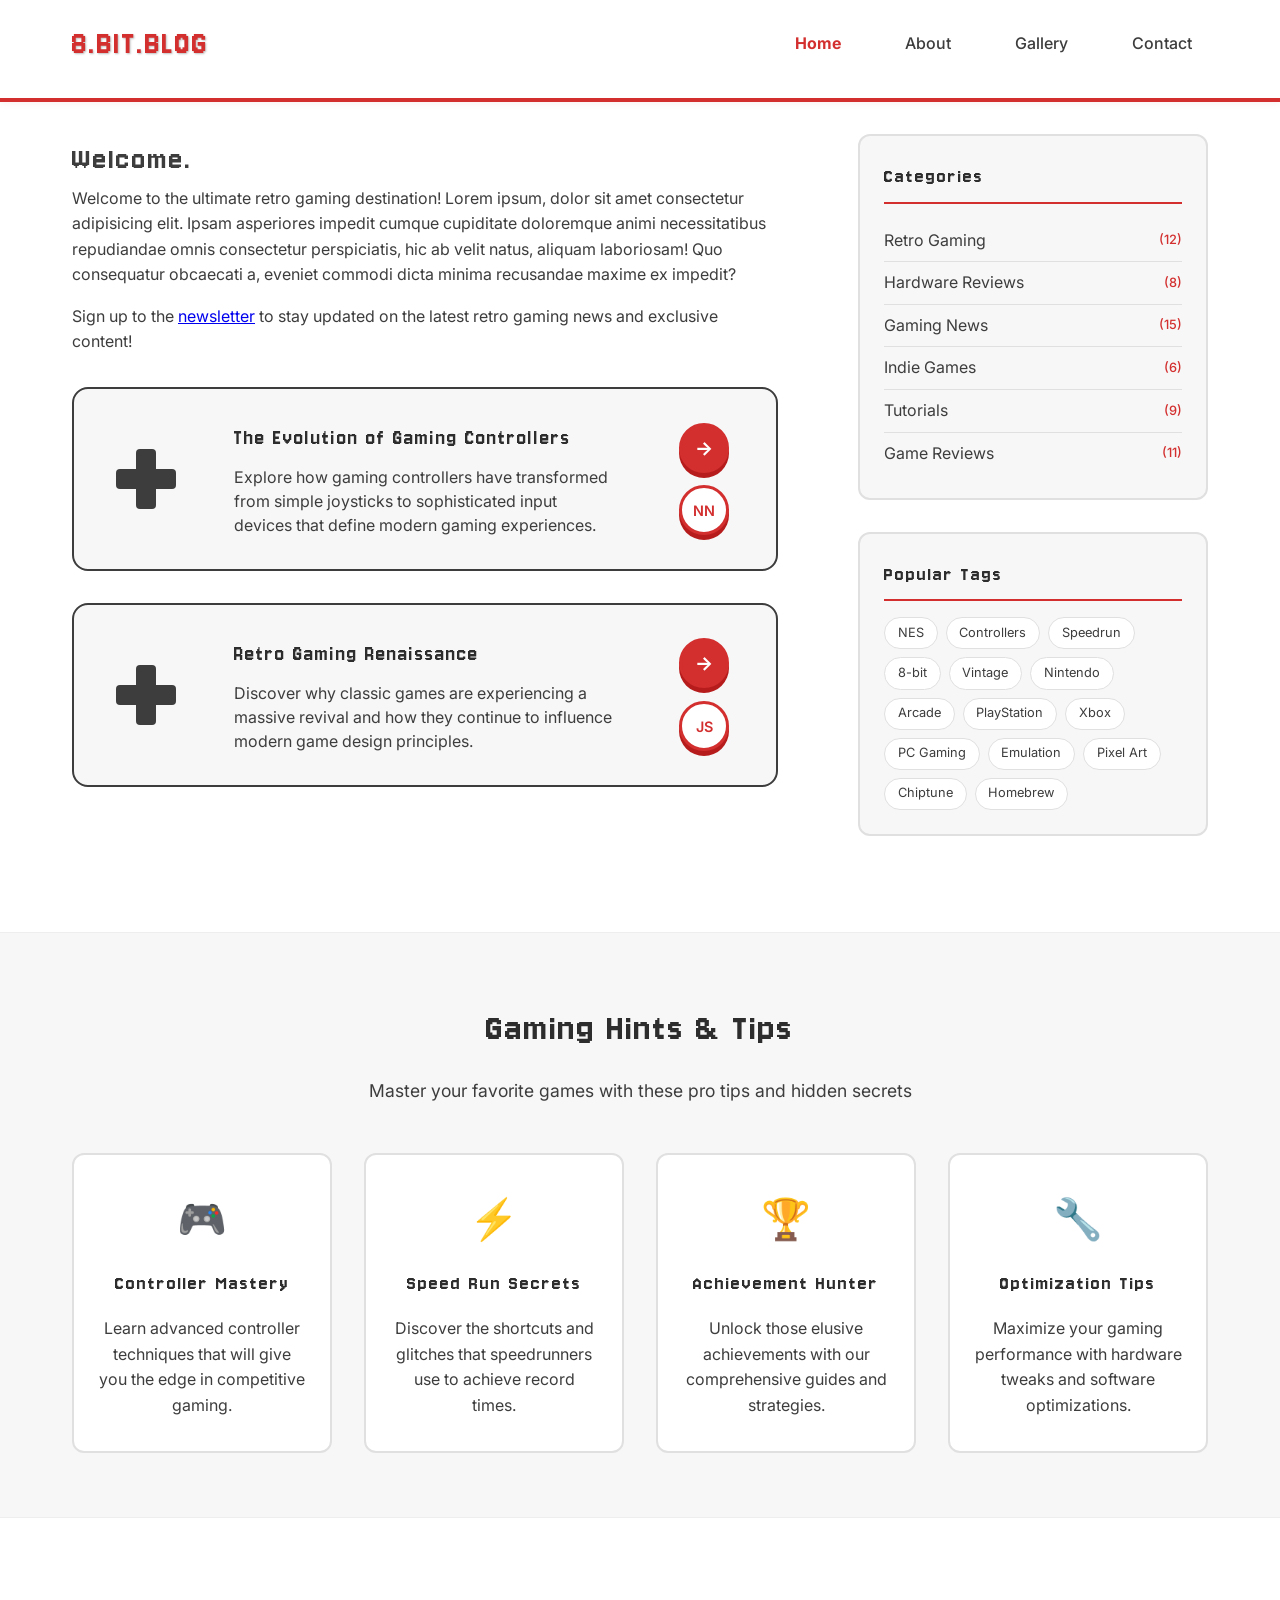
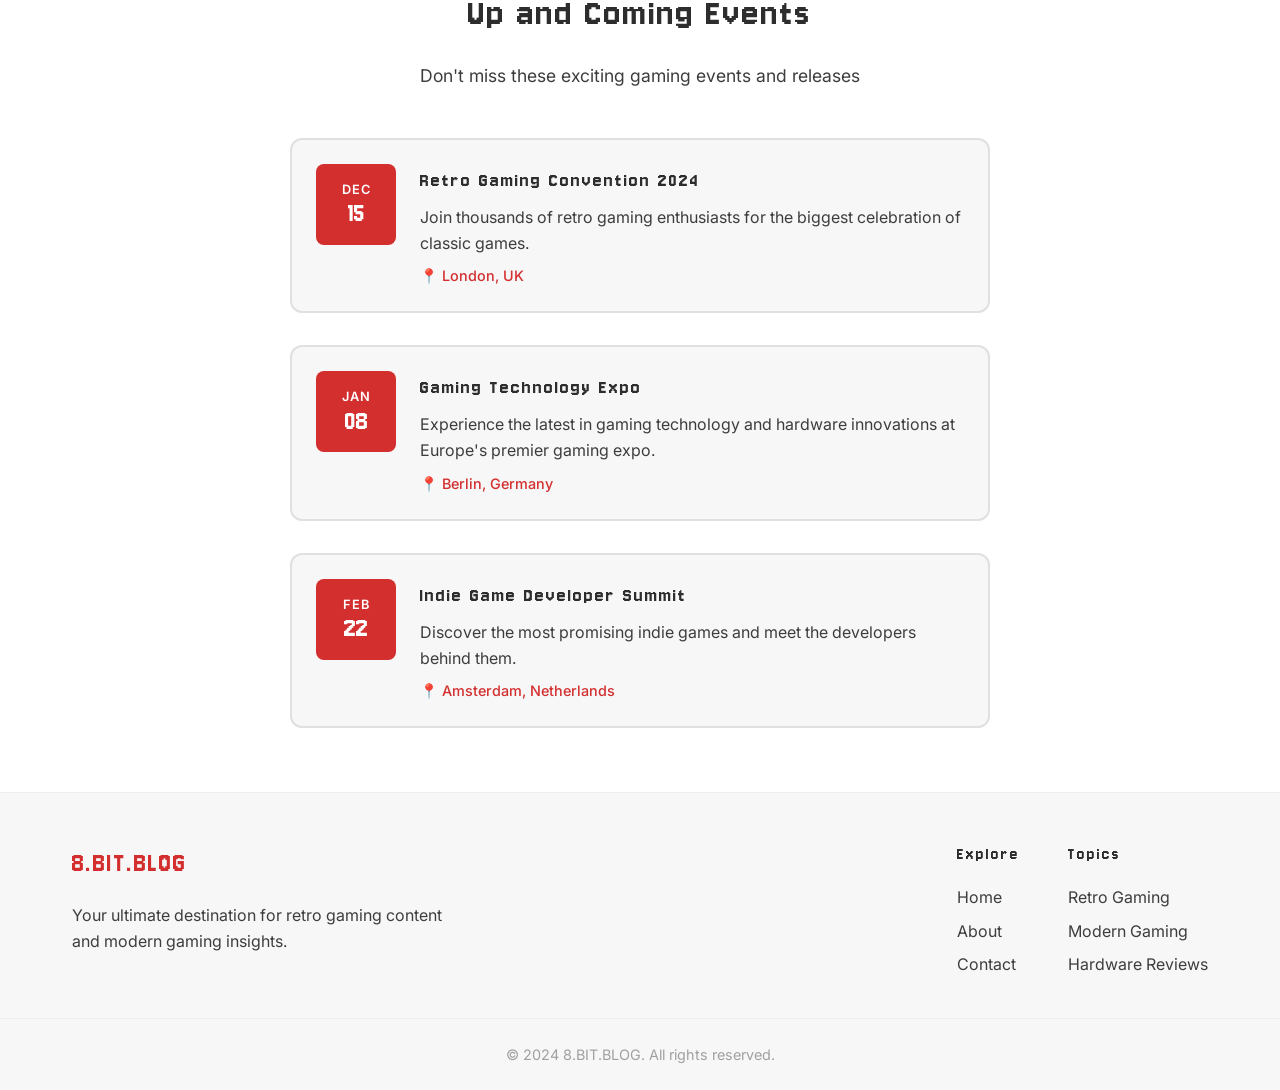
==== index.html @ 26e5e078 "squashed change to navbar" ====
<html lang="en">
  <head>
    <meta charset="UTF-8" />
    <meta name="viewport" content="width=device-width, initial-scale=1.0" />
    <title>8.BIT.BLOG - Nostalgic Gaming Experience!!</title>
    <link rel="stylesheet" href="assets/styles.css" />
  </head>
  <body>
    <nav class="navbar">
      <div class="nav-container">
        <a href="index.html" class="nav-logo">8.BIT.BLOG</a>
        <ul class="nav-links">
          <li><a href="index.html" class="active" aria-current="page">Home</a></li>
          <li><a href="about.html">About</a></li>
          <li><a href="gallery.html">Gallery</a></li>
          <li><a href="contact.html">Contact</a></li>
        </ul>
      </div>
    </nav>

    <div class="content">
      <div class="main-layout">
        <!-- Left Column - Blog Content -->
        <div class="blog-section">
          <h1>Welcome.</h1>
          <p>
            Welcome to the ultimate retro gaming destination! Lorem ipsum, dolor
            sit amet consectetur adipisicing elit. Ipsam asperiores impedit
            cumque cupiditate doloremque animi necessitatibus repudiandae omnis
            consectetur perspiciatis, hic ab velit natus, aliquam laboriosam!
            Quo consequatur obcaecati a, eveniet commodi dicta minima recusandae
            maxime ex impedit?
          </p>
          <p>Sign up to the <a href="/about.html">newsletter</a> to stay updated on the latest retro gaming news and exclusive content!</p>

          <!-- NES Gamepad Card Template -->
          <div class="gamepad-card">
            <div class="card-left">
              <div class="dpad">
                <div class="dpad-vertical"></div>
                <div class="dpad-horizontal"></div>
              </div>
            </div>

            <div class="card-content">
              <h3>The Evolution of Gaming Controllers</h3>
              <p>
                Explore how gaming controllers have transformed from simple
                joysticks to sophisticated input devices that define modern
                gaming experiences.
              </p>
            </div>

            <div class="card-right">
              <div class="action-buttons">
                <button class="action-btn read-more" title="Read More">
                  <span class="arrow">→</span>
                </button>
                <button class="action-btn author-btn" title="Author">
                  <span class="initials">NN</span>
                </button>
              </div>
            </div>
          </div>

          <!-- Second Card -->
          <div class="gamepad-card">
            <div class="card-left">
              <div class="dpad">
                <div class="dpad-vertical"></div>
                <div class="dpad-horizontal"></div>
              </div>
            </div>

            <div class="card-content">
              <h3>Retro Gaming Renaissance</h3>
              <p>
                Discover why classic games are experiencing a massive revival
                and how they continue to influence modern game design
                principles.
              </p>
            </div>

            <div class="card-right">
              <div class="action-buttons">
                <button class="action-btn read-more" title="Read More">
                  <span class="arrow">→</span>
                </button>
                <button class="action-btn author-btn" title="Author">
                  <span class="initials">JS</span>
                </button>
              </div>
            </div>
          </div>
        </div>
        <!-- End of Left Column -->

        <!-- Right Column - Tags and Categories -->
        <div class="sidebar-section">
          <!-- Categories -->
          <div class="sidebar-widget">
            <h3>Categories</h3>
            <ul class="category-list">
              <li><a href="#" class="category-item">Retro Gaming <span class="count">(12)</span></a></li>
              <li><a href="#" class="category-item">Hardware Reviews <span class="count">(8)</span></a></li>
              <li><a href="#" class="category-item">Gaming News <span class="count">(15)</span></a></li>
              <li><a href="#" class="category-item">Indie Games <span class="count">(6)</span></a></li>
              <li><a href="#" class="category-item">Tutorials <span class="count">(9)</span></a></li>
              <li><a href="#" class="category-item">Game Reviews <span class="count">(11)</span></a></li>
            </ul>
          </div>

          <!-- Tags -->
          <div class="sidebar-widget">
            <h3>Popular Tags</h3>
            <div class="tag-cloud">
              <a href="#" class="tag">NES</a>
              <a href="#" class="tag">Controllers</a>
              <a href="#" class="tag">Speedrun</a>
              <a href="#" class="tag">8-bit</a>
              <a href="#" class="tag">Vintage</a>
              <a href="#" class="tag">Nintendo</a>
              <a href="#" class="tag">Arcade</a>
              <a href="#" class="tag">PlayStation</a>
              <a href="#" class="tag">Xbox</a>
              <a href="#" class="tag">PC Gaming</a>
              <a href="#" class="tag">Emulation</a>
              <a href="#" class="tag">Pixel Art</a>
              <a href="#" class="tag">Chiptune</a>
              <a href="#" class="tag">Homebrew</a>
            </div>
          </div>

        </div>
      </div>
    </div>

    <!-- Gaming Hints Section - Full Width -->
    <div class="hints-section">
      <div class="hints-container">
        <h2>Gaming Hints & Tips</h2>
        <p class="hints-subtitle">
          Master your favorite games with these pro tips and hidden secrets
        </p>

        <div class="hints-grid">
          <div class="hint-card">
            <div class="hint-icon">🎮</div>
            <h3>Controller Mastery</h3>
            <p>
              Learn advanced controller techniques that will give you the edge
              in competitive gaming.
            </p>
          </div>

          <div class="hint-card">
            <div class="hint-icon">⚡</div>
            <h3>Speed Run Secrets</h3>
            <p>
              Discover the shortcuts and glitches that speedrunners use to
              achieve record times.
            </p>
          </div>

          <div class="hint-card">
            <div class="hint-icon">🏆</div>
            <h3>Achievement Hunter</h3>
            <p>
              Unlock those elusive achievements with our comprehensive guides
              and strategies.
            </p>
          </div>

          <div class="hint-card">
            <div class="hint-icon">🔧</div>
            <h3>Optimization Tips</h3>
            <p>
              Maximize your gaming performance with hardware tweaks and software
              optimizations.
            </p>
          </div>
        </div>
      </div>
    </div>

    <!-- Up and Coming Events Section -->
    <div class="events-section">
      <div class="events-container">
        <h2>Up and Coming Events</h2>
        <p class="events-subtitle">Don't miss these exciting gaming events and releases</p>
        
        <div class="events-timeline">
          <div class="event-item">
            <div class="event-date">
              <span class="month">DEC</span>
              <span class="day">15</span>
            </div>
            <div class="event-content">
              <h3>Retro Gaming Convention 2024</h3>
              <p>Join thousands of retro gaming enthusiasts for the biggest celebration of classic games.</p>
              <span class="event-location">📍 London, UK</span>
            </div>
          </div>
          
          <div class="event-item">
            <div class="event-date">
              <span class="month">JAN</span>
              <span class="day">08</span>
            </div>
            <div class="event-content">
              <h3>Gaming Technology Expo</h3>
              <p>Experience the latest in gaming technology and hardware innovations at Europe's premier gaming expo.</p>
              <span class="event-location">📍 Berlin, Germany</span>
            </div>
          </div>
          
          <div class="event-item">
            <div class="event-date">
              <span class="month">FEB</span>
              <span class="day">22</span>
            </div>
            <div class="event-content">
              <h3>Indie Game Developer Summit</h3>
              <p>Discover the most promising indie games and meet the developers behind them.</p>
              <span class="event-location">📍 Amsterdam, Netherlands</span>
            </div>
          </div>
        </div>
      </div>
    </div>

    <footer class="footer">
      <div class="footer-container">
        <div class="footer-brand">
          <h3>8.BIT.BLOG</h3>
          <p>
            Your ultimate destination for retro gaming content and modern gaming
            insights.
          </p>
        </div>

        <div class="footer-links">
          <div class="footer-section">
            <h4>Explore</h4>
            <ul>
              <li><a href="index.html">Home</a></li>
              <li><a href="about.html">About</a></li>
              <li><a href="contact.html">Contact</a></li>
            </ul>
          </div>

          <div class="footer-section">
            <h4>Topics</h4>
            <ul>
              <li><a href="#">Retro Gaming</a></li>
              <li><a href="#">Modern Gaming</a></li>
              <li><a href="#">Hardware Reviews</a></li>
            </ul>
          </div>
        </div>
      </div>

      <div class="footer-bottom">
        <p>&copy; 2024 8.BIT.BLOG. All rights reserved.</p>
      </div>
    </footer>
  </body>
</html>
---- assets/styles.css ----
/* Import fonts from Google Fonts */
@import url("https://fonts.googleapis.com/css2?family=Jersey+10&family=Inter:wght@300;400;500;600&display=swap");

/* Retro Gaming Color Scheme - Inspired by classic NES gamepad */
:root {
  --retro-dark: #2d2d2d;
  --retro-grey: #3d3d3d;
  --retro-light: #f7f7f7;
  --retro-red: #d32f2f;
  --retro-white: #ffffff;
  --retro-shadow: rgba(42, 42, 42, 0.3);
  --retro-letter-spacing: 2px;
}

/* Global styles */
* {
  margin: 0;
  padding: 0;
  box-sizing: border-box;
}
body {
  font-family: "Inter", sans-serif;
  background: var(--retro-white);
  min-height: 100vh;
  color: var(--retro-grey);
  line-height: 1.6;
}
/* Headings */
h1,
h2,
h3,
h4,
h5,
h6 {
  font-weight: normal;
  font-family: "Jersey 10", cursive;
  letter-spacing: var(--retro-letter-spacing);
}

/* Navbar styling */
.navbar {
  background: var(--retro-white);
  border-bottom: 4px solid var(--retro-red);
  padding-bottom: 10px;
  box-shadow: 0 2px 6px rgba(211,47,47,0.06);
}

.nav-container {
  max-width: 1200px;
  margin: 0 auto;
  display: flex;
  justify-content: space-between;
  align-items: center;
  padding: 1rem 2rem;
}

.nav-logo {
  font-size: 2.2rem;
  color: var(--retro-red);
  text-decoration: none;
  text-shadow: 1px 1px 2px var(--retro-shadow);
  font-weight: normal;
  font-family: "Jersey 10", cursive;
  letter-spacing: var(--retro-letter-spacing);
}

.nav-links {
  display: flex;
  list-style: none;
  gap: 2rem;
}

.nav-links a {
  color: var(--retro-grey);
  text-decoration: none;
  font-family: "Inter", sans-serif;
  font-weight: 500;
  padding: 0.5rem 1rem;
  transition: all 0.1s ease;
}

.nav-links a:hover {
  color: var(--retro-red);
}

/* Active nav link */
.nav-links a.active, .nav-links a[aria-current="page"]{
  color: var(--retro-red);
  font-weight: 700;
}

/* Main title styling */
.main-title {
  text-align: center;
  padding: 3rem 2rem;
  background: rgba(255, 255, 255, 0.1);
  margin: 2rem auto;
  max-width: 800px;
  border-radius: 12px;
  border: 3px solid var(--retro-dark);
  box-shadow: 0 8px 16px var(--retro-shadow);
}

.main-title h1 {
  font-size: 3.5rem;
  color: var(--retro-white);
  text-shadow: 3px 3px 0px var(--retro-red);
  margin-bottom: 1rem;
  font-family: "Jersey 10", cursive;
  letter-spacing: 2px;
}

.main-title .subtitle {
  font-size: 1.2rem;
  color: var(--retro-light);
  font-weight: 500;
  text-transform: uppercase;
  letter-spacing: 1px;
}

/* Content area styling */
.content {
  max-width: 1200px;
  margin: 0 auto;
  padding: 2rem;
}

.content p {
  font-family: "Inter", sans-serif;
  font-weight: 400;
  margin-bottom: 1rem;
}

/* Main Layout - Two Column */
.main-layout {
  display: grid;
  grid-template-columns: 1fr 350px;
  gap: 5rem;
  align-items: start;
}

.blog-section {
  min-width: 0; /* Prevents grid overflow */
}

/* Sidebar Section */
.sidebar-section {
  display: flex;
  flex-direction: column;
  gap: 2rem;
}

.sidebar-widget {
  background: var(--retro-light);
  border: 2px solid #e0e0e0;
  border-radius: 12px;
  padding: 1.5rem;
}

.sidebar-widget h3 {
  color: var(--retro-dark);
  margin-bottom: 1rem;
  font-size: 1.3rem;
  border-bottom: 2px solid var(--retro-red);
  padding-bottom: 0.5rem;
}

/* Categories */
.category-list {
  list-style: none;
  padding: 0;
  margin: 0;
}

.category-list li {
  border-bottom: 1px solid #e0e0e0;
  padding: 0.5rem 0;
}

.category-list li:last-child {
  border-bottom: none;
}

.category-item {
  font-family: 'Inter', sans-serif;
  color: var(--retro-grey);
  text-decoration: none;
  display: flex;
  justify-content: space-between;
  align-items: center;
  transition: color 0.2s ease;
}

.category-item:hover {
  color: var(--retro-red);
}

.count {
  font-size: 0.8rem;
  color: var(--retro-red);
  font-weight: 500;
}

/* Tag Cloud */
.tag-cloud {
  display: flex;
  flex-wrap: wrap;
  gap: 0.5rem;
}

.tag {
  font-family: 'Inter', sans-serif;
  background: var(--retro-white);
  color: var(--retro-grey);
  padding: 0.3rem 0.8rem;
  border-radius: 20px;
  text-decoration: none;
  font-size: 0.8rem;
  border: 1px solid #e0e0e0;
  transition: all 0.2s ease;
}

.tag:hover {
  background: var(--retro-red);
  color: var(--retro-white);
  border-color: var(--retro-red);
}


/* About Page Specific Styles */
.about-topics {
  margin: 2rem 0;
}

.topic-item {
  background: var(--retro-light);
  border: 2px solid #e0e0e0;
  border-radius: 12px;
  padding: 1.5rem;
  margin-bottom: 1rem;
  transition: all 0.3s ease;
}

.topic-item:hover {
  border-color: var(--retro-red);
  transform: translateY(-2px);
  box-shadow: 0 4px 12px rgba(0, 0, 0, 0.1);
}

.topic-item h3 {
  color: var(--retro-dark);
  margin-bottom: 0.5rem;
  font-size: 1.2rem;
}

.topic-item p {
  font-family: 'Inter', sans-serif;
  color: var(--retro-grey);
  line-height: 1.6;
  margin: 0;
}

/* Contact Form Styles */
.contact-form-section {
  margin: 2rem 0;
  background: var(--retro-light);
  border: 2px solid #e0e0e0;
  border-radius: 12px;
  padding: 2rem;
}

.contact-form-section h2 {
  margin-bottom: 1.5rem;
  color: var(--retro-dark);
}

.contact-form {
  display: flex;
  flex-direction: column;
  gap: 1.5rem;
}

.form-row {
  display: grid;
  grid-template-columns: 1fr 1fr;
  gap: 1rem;
}

.form-group {
  display: flex;
  flex-direction: column;
}

.form-group label {
  font-family: 'Inter', sans-serif;
  color: var(--retro-dark);
  font-weight: 500;
  margin-bottom: 0.5rem;
  font-size: 0.9rem;
}

.form-group input,
.form-group select,
.form-group textarea {
  font-family: 'Inter', sans-serif;
  padding: 0.8rem;
  border: 2px solid #e0e0e0;
  border-radius: 6px;
  font-size: 0.9rem;
  transition: border-color 0.2s ease;
  background: var(--retro-white);
}

.form-group input:focus,
.form-group select:focus,
.form-group textarea:focus {
  outline: none;
  border-color: var(--retro-red);
}

.form-group textarea {
  resize: vertical;
  min-height: 120px;
}

.checkbox-group {
  flex-direction: row;
  align-items: center;
  gap: 0.5rem;
}

.checkbox-label {
  display: flex;
  align-items: center;
  gap: 0.5rem;
  cursor: pointer;
  font-size: 0.9rem;
}

.checkbox-label input[type="checkbox"] {
  width: 18px;
  height: 18px;
  margin: 0;
}

.contact-submit-btn {
  background: var(--retro-red);
  color: var(--retro-white);
  padding: 1rem 2rem;
  border: none;
  border-radius: 6px;
  font-family: 'Inter', sans-serif;
  font-weight: 600;
  font-size: 1rem;
  cursor: pointer;
  transition: all 0.2s ease;
  align-self: flex-start;
  box-shadow: 0 4px 0 #b71c1c;
}

.contact-submit-btn:hover {
  transform: translateY(-2px);
  box-shadow: 0 6px 0 #b71c1c;
}

.contact-submit-btn:active {
  transform: translateY(2px);
  box-shadow: 0 2px 0 #b71c1c;
}

.contact-link {
  color: var(--retro-red);
  text-decoration: none;
  font-weight: 500;
  font-family: 'Inter', sans-serif;
  font-size: 0.9rem;
  margin-top: 0.5rem;
  display: inline-block;
}

.contact-link:hover {
  text-decoration: underline;
}

/* NES Gamepad Card Styling */
.gamepad-card {
  display: flex;
  align-items: center;
  background: var(--retro-light);
  border: 2px solid var(--retro-grey);
  border-radius: 16px;
  padding: 2rem;
  margin: 2rem 0;
  gap: 2rem;
  max-width: 800px;
}

/* Left side - D-Pad */
.card-left {
  flex: 0 0 80px;
  display: flex;
  justify-content: center;
  align-items: center;
}

.dpad {
  position: relative;
  width: 60px;
  height: 60px;
}

.dpad-horizontal,
.dpad-vertical {
  background: var(--retro-grey);
  position: absolute;
  border-radius: 4px;
}

.dpad-horizontal {
  width: 60px;
  height: 20px;
  top: 50%;
  left: 0;
  transform: translateY(-50%);
}

.dpad-vertical {
  width: 20px;
  height: 60px;
  left: 50%;
  top: 0;
  transform: translateX(-50%);
}

/* Center content */
.card-content {
  flex: 1;
  padding: 0 1rem;
}

.card-content h3 {
  color: var(--retro-dark);
  margin-bottom: 0.5rem;
  font-size: 1.4rem;
}

.card-content p {
  color: var(--retro-grey);
  margin: 0;
  line-height: 1.5;
}

/* Right side - Action buttons */
.card-right {
  flex: 0 0 80px;
  display: flex;
  justify-content: center;
  align-items: center;
}

.action-buttons {
  display: flex;
  flex-direction: column;
  gap: 0.8rem;
}

.action-btn {
  width: 50px;
  height: 50px;
  border-radius: 50%;
  border: 3px solid var(--retro-red);
  background: var(--retro-red);
  color: var(--retro-white);
  font-family: "Inter", sans-serif;
  font-weight: 600;
  cursor: pointer;
  transition: all 0.2s ease;
  display: flex;
  align-items: center;
  justify-content: center;
  box-shadow: 0 5px 0 #b71c1c;
}

.action-btn:active {
  transform: translateY(3px);
  box-shadow: 0 2px 0 #b71c1c;
}

.action-btn .arrow {
  font-size: 1.2rem;
  font-weight: bold;
}

.action-btn .initials {
  font-size: 0.9rem;
  font-weight: 600;
}

/* Author button styling */
.author-btn {
  background: var(--retro-white);
  color: var(--retro-red);
  border: 3px solid var(--retro-red);
  box-shadow: 0 5px 0 #b71c1c;
}

.author-btn:hover {
  background: var(--retro-red);
  color: var(--retro-white);
}

/* Gaming Hints Section */
.hints-section {
  background: var(--retro-light);
  border-top: 1px solid #eee;
  border-bottom: 1px solid #eee;
  margin-top: 4rem;
  padding: 4rem 0;
}

.hints-container {
  max-width: 1200px;
  margin: 0 auto;
  padding: 0 2rem;
  text-align: center;
}

.hints-section h2 {
  color: var(--retro-dark);
  font-size: 2.5rem;
  margin-bottom: 1rem;
}

.hints-subtitle {
  font-family: "Inter", sans-serif;
  color: var(--retro-grey);
  font-size: 1.1rem;
  margin-bottom: 3rem;
  max-width: 600px;
  margin-left: auto;
  margin-right: auto;
}

.hints-grid {
  display: grid;
  grid-template-columns: repeat(auto-fit, minmax(250px, 1fr));
  gap: 2rem;
  margin-top: 3rem;
}

.hint-card {
  background: var(--retro-white);
  border: 2px solid #e0e0e0;
  border-radius: 12px;
  padding: 2rem 1.5rem;
  text-align: center;
  transition: all 0.3s ease;
  cursor: pointer;
}

.hint-card:hover {
  border-color: var(--retro-red);
  transform: translateY(-4px);
  box-shadow: 0 8px 24px rgba(0, 0, 0, 0.1);
}

.hint-icon {
  font-size: 2.5rem;
  margin-bottom: 1rem;
  display: block;
}

.hint-card h3 {
  color: var(--retro-dark);
  margin-bottom: 1rem;
  font-size: 1.3rem;
}

.hint-card p {
  font-family: "Inter", sans-serif;
  color: var(--retro-grey);
  line-height: 1.6;
  margin: 0;
}

/* Events Section */
.events-section {
  background: var(--retro-white);
  padding: 4rem 0;
}

.events-container {
  max-width: 1200px;
  margin: 0 auto;
  padding: 0 2rem;
  text-align: center;
}

.events-section h2 {
  color: var(--retro-dark);
  font-size: 2.5rem;
  margin-bottom: 1rem;
}

.events-subtitle {
  font-family: 'Inter', sans-serif;
  color: var(--retro-grey);
  font-size: 1.1rem;
  margin-bottom: 3rem;
  max-width: 600px;
  margin-left: auto;
  margin-right: auto;
}

.events-timeline {
  display: flex;
  flex-direction: column;
  gap: 2rem;
  max-width: 700px;
  margin: 0 auto;
  text-align: left;
}

.event-item {
  display: flex;
  gap: 1.5rem;
  align-items: flex-start;
  padding: 1.5rem;
  background: var(--retro-light);
  border-radius: 12px;
  border: 2px solid #e0e0e0;
  transition: all 0.3s ease;
}

.event-item:hover {
  border-color: var(--retro-red);
  transform: translateY(-2px);
  box-shadow: 0 8px 24px rgba(0, 0, 0, 0.1);
}

.event-date {
  flex: 0 0 80px;
  text-align: center;
  background: var(--retro-red);
  color: var(--retro-white);
  border-radius: 8px;
  padding: 1rem 0.5rem;
  display: flex;
  flex-direction: column;
  justify-content: center;
}

.event-date .month {
  font-family: 'Inter', sans-serif;
  font-size: 0.8rem;
  font-weight: 600;
  text-transform: uppercase;
  letter-spacing: 1px;
}

.event-date .day {
  font-family: 'Jersey 10', cursive;
  font-size: 1.8rem;
  font-weight: normal;
  line-height: 1;
}

.event-content {
  flex: 1;
}

.event-content h3 {
  color: var(--retro-dark);
  margin-bottom: 0.5rem;
  font-size: 1.3rem;
}

.event-content p {
  font-family: 'Inter', sans-serif;
  color: var(--retro-grey);
  line-height: 1.6;
  margin-bottom: 0.5rem;
}

.event-location {
  font-family: 'Inter', sans-serif;
  color: var(--retro-red);
  font-size: 0.9rem;
  font-weight: 500;
}

/* Footer Styling */
.footer {
  border-top: 1px solid #eee;
  background: var(--retro-light);
  color: var(--retro-dark);
  margin-top: 0;
}

.footer-container {
  max-width: 1200px;
  margin: 0 auto;
  padding: 3rem 2rem 2rem;
  display: grid;
  grid-template-columns: 1fr 1fr;
  gap: 3rem;
  align-items: start;
}

.footer-brand h3 {
  color: var(--retro-red);
  margin-bottom: 1rem;
  font-size: 1.8rem;
}

.footer-brand p {
  font-family: "Inter", sans-serif;
  color: var(--retro-grey);
  line-height: 1.6;
  max-width: 400px;
}

.footer-links {
  display: flex;
  gap: 3rem;
  justify-content: flex-end;
}

.footer-section h4 {
  color: var(--retro-dark);
  margin-bottom: 1rem;
  font-size: 1.1rem;
}

.footer-section ul {
  list-style: none;
  padding: 0;
}

.footer-section li {
  margin-bottom: 0.5rem;
}

.footer-section a {
  color: var(--retro-grey);
  text-decoration: none;
  font-family: "Inter", sans-serif;
  font-weight: 400;
  transition: color 0.2s ease;
}

.footer-section a:hover {
  color: var(--retro-red);
}

.footer-bottom {
  border-top: 1px solid #eee;
  padding: 1.5rem 2rem;
  text-align: center;
}

.footer-bottom p {
  font-family: "Inter", sans-serif;
  color: #a0a0a0;
  margin: 0;
  font-size: 0.9rem;
}

/* Responsive design */
@media (max-width: 768px) {
  .nav-container {
    flex-direction: column;
    gap: 1rem;
  }

  .nav-links {
    gap: 1rem;
  }

  .main-title h1 {
    font-size: 2.5rem;
  }

  .navbar {
    padding: 1rem;
  }

  /* Responsive main layout */
  .main-layout {
    grid-template-columns: 1fr;
    gap: 2rem;
  }

  .sidebar-section {
    order: -1; /* Move sidebar above blog content on mobile */
  }

  .sidebar-widget {
    padding: 1rem;
  }

  .tag-cloud {
    gap: 0.3rem;
  }

  .tag {
    font-size: 0.75rem;
    padding: 0.25rem 0.6rem;
  }

  /* Responsive contact form */
  .contact-form-section {
    padding: 1.5rem;
  }

  .form-row {
    grid-template-columns: 1fr;
    gap: 0;
  }

  /* Responsive gamepad card */
  .gamepad-card {
    flex-direction: column;
    text-align: center;
    padding: 1.5rem;
    gap: 1.5rem;
  }

  .card-left,
  .card-right {
    flex: none;
  }

  .action-buttons {
    flex-direction: row;
    justify-content: center;
    gap: 1rem;
  }

  .dpad {
    width: 50px;
    height: 50px;
  }

  .dpad-horizontal {
    width: 50px;
    height: 16px;
  }

  .dpad-vertical {
    width: 16px;
    height: 50px;
  }

  /* Responsive hints section */
  .hints-section {
    padding: 3rem 0;
  }

  .hints-container {
    padding: 0 1rem;
  }

  .hints-section h2 {
    font-size: 2rem;
  }

  .hints-grid {
    grid-template-columns: 1fr;
    gap: 1.5rem;
  }

  .hint-card {
    padding: 1.5rem;
  }

  /* Responsive events section */
  .events-section {
    padding: 3rem 0;
  }

  .events-container {
    padding: 0 1rem;
  }

  .events-section h2 {
    font-size: 2rem;
  }

  .events-timeline {
    max-width: 100%;
  }

  .event-item {
    padding: 1.2rem;
    gap: 1rem;
  }

  .event-date {
    flex: 0 0 70px;
    padding: 0.8rem 0.5rem;
  }

  .event-date .day {
    font-size: 1.5rem;
  }

  /* Responsive footer */
  .footer-container {
    grid-template-columns: 1fr;
    gap: 2rem;
    padding: 2rem 1rem 1.5rem;
  }

  .footer-links {
    justify-content: flex-start;
    gap: 2rem;
  }

  .footer-bottom {
    padding: 1rem;
  }
}

/* Git Practice Helper (random/playful styles) */
.git-practice-helper {
  --gp-bg: #0b0f1a;
  --gp-panel: linear-gradient(180deg,#071226 0%, #081028 100%);
  --gp-accent: #2fb6ff;
  --gp-muted: #9fbdd9;
  font-family: 'Inter', system-ui, -apple-system, 'Segoe UI', Roboto, 'Helvetica Neue', Arial;
  color: var(--gp-muted);
}

.git-practice-helper > div:first-child{ font-weight:700; margin-bottom:8px; color:var(--gp-accent) }
.git-practice-helper pre{ background:rgba(6,16,38,0.9); padding:8px; border-radius:6px; margin:0 0 8px 0; color:#d7f3ff; max-height:160px; overflow:auto }
.git-practice-helper button{ transition:transform .12s ease, box-shadow .12s ease, background .12s ease }
.git-practice-helper button:hover{ transform:translateY(-3px); box-shadow:0 8px 20px rgba(10,20,40,0.6) }
.git-practice-helper button:active{ transform:translateY(1px) }

/* Cute utility classes for experimenting */
.fun-bg{ background: linear-gradient(135deg,#ff9a9e 0%,#fad0c4 100%); color:#2b2b2b }
.glow{ box-shadow: 0 8px 30px rgba(127, 213, 255, 0.18), 0 2px 6px rgba(43, 62, 88, 0.3) }
.rounded-xl{ border-radius:18px }
.btn-fun{ background: linear-gradient(90deg,#6ee7b7,#3b82f6); color:white; padding:0.6rem 1rem; border-radius:8px; border:none }

/* Small responsive tweak for the helper if viewport is narrow */
@media (max-width:420px){
  .git-practice-helper{ width:calc(100% - 24px) !important; right:12px !important; left:12px !important }
  .git-practice-helper pre{ font-size:11px }
}

/* Newsletter styling aligned with overall site look */
.newsletter{
  background: transparent;
  padding: 3rem 0 2rem;
}

.newsletter-container{
  max-width: 900px;
  margin: 0 auto;
  padding: 0 2rem;
  text-align: center;
}

.newsletter h2{ color: var(--retro-dark); margin-bottom: 0.5rem }
.newsletter p{ color: var(--retro-grey); margin-bottom: 1rem }

.newsletter-form{
  display: flex;
  gap: 0.75rem;
  justify-content: center;
  align-items: center;
  background: var(--retro-light);
  border: 2px solid #e0e0e0;
  border-radius: 12px;
  padding: 0.6rem;
  max-width: 720px;
  margin: 0 auto;
}

.newsletter-input{
  flex: 1 1 320px;
  padding: 0.85rem 1rem;
  border: 2px solid #e0e0e0;
  border-radius: 8px;
  font-size: 0.95rem;
  background: var(--retro-white);
  color: var(--retro-dark);
}

.newsletter-button{
  padding: 0.85rem 1.1rem;
  border-radius: 8px;
  border: none;
  background: var(--retro-red);
  color: var(--retro-white);
  font-weight: 600;
  cursor: pointer;
  box-shadow: 0 4px 0 #b71c1c;
}
.newsletter-button:hover{ transform: translateY(-2px); box-shadow: 0 6px 0 #b71c1c }

@media (max-width: 640px){
  .newsletter-form{ flex-direction: column; gap: 0.6rem; padding: 0.8rem }
  .newsletter-input{ width: 100%; }
  .newsletter-button{ width: 100%; }
}
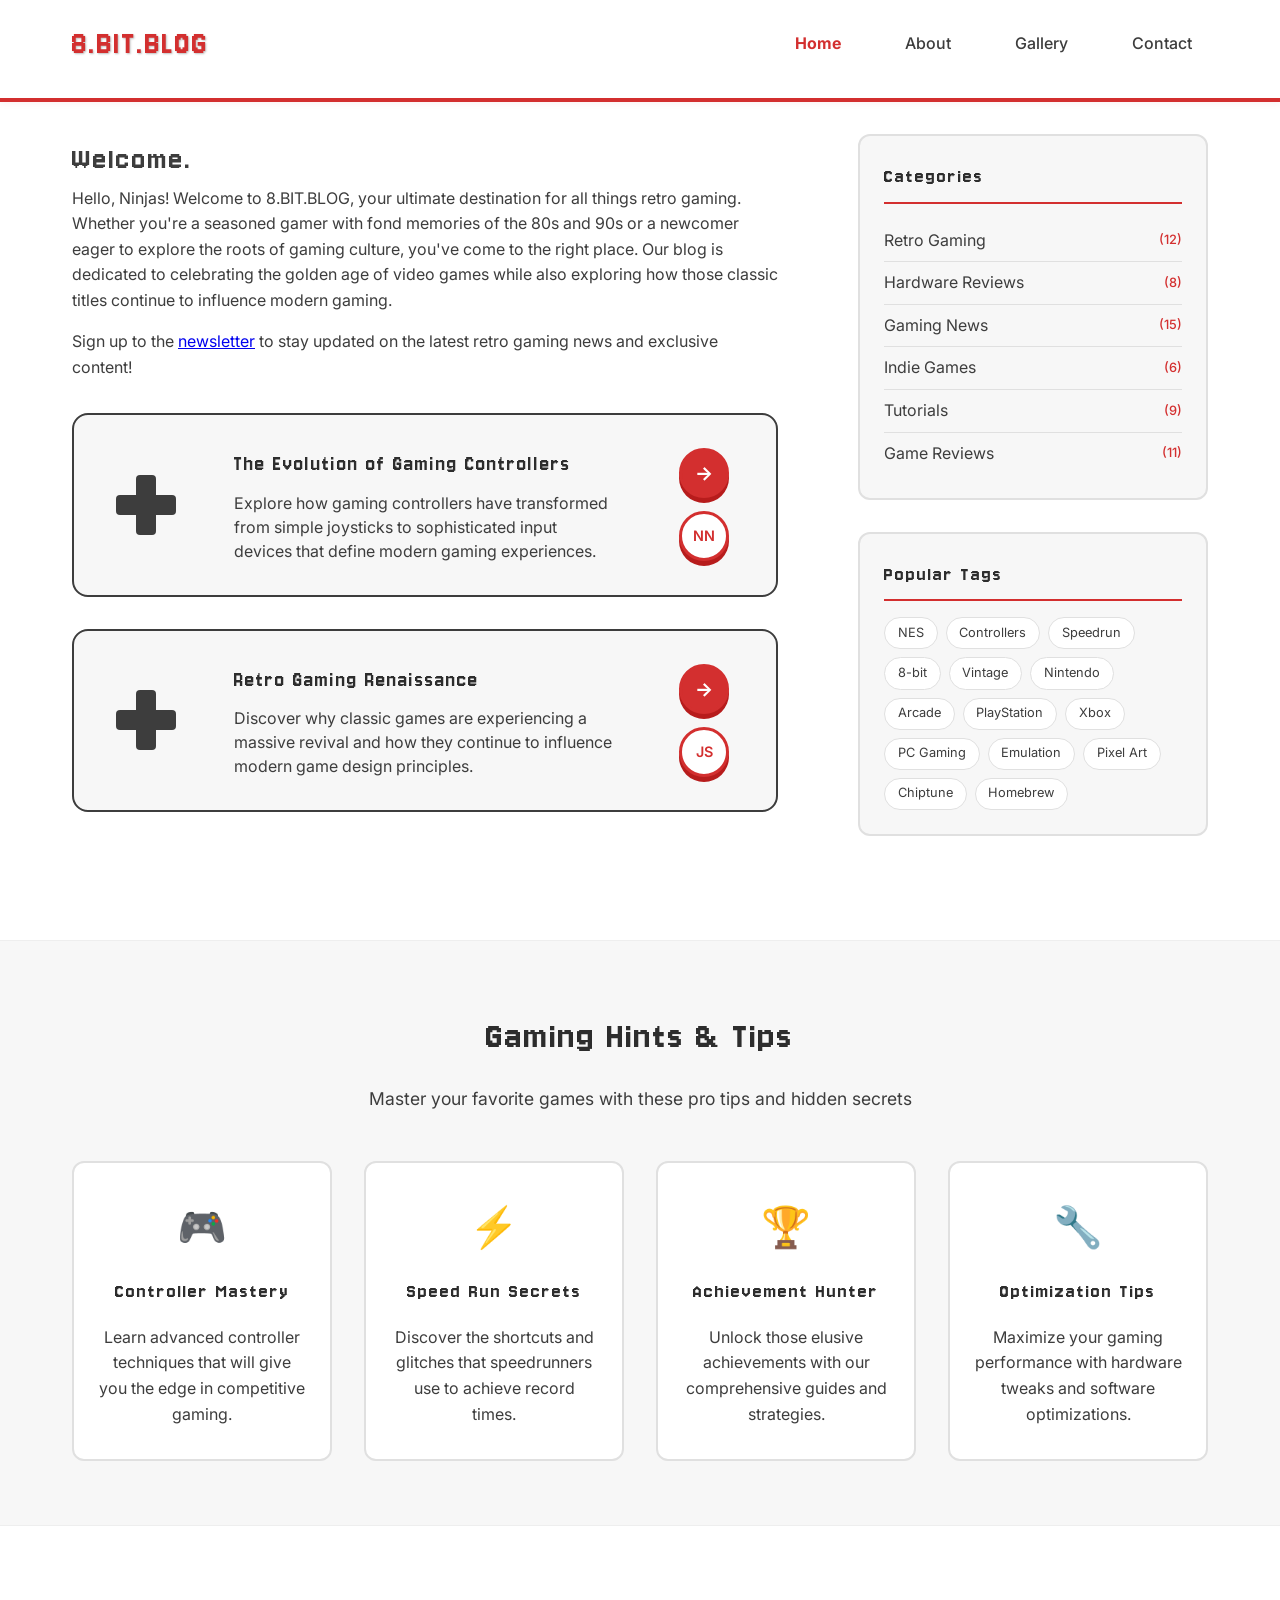
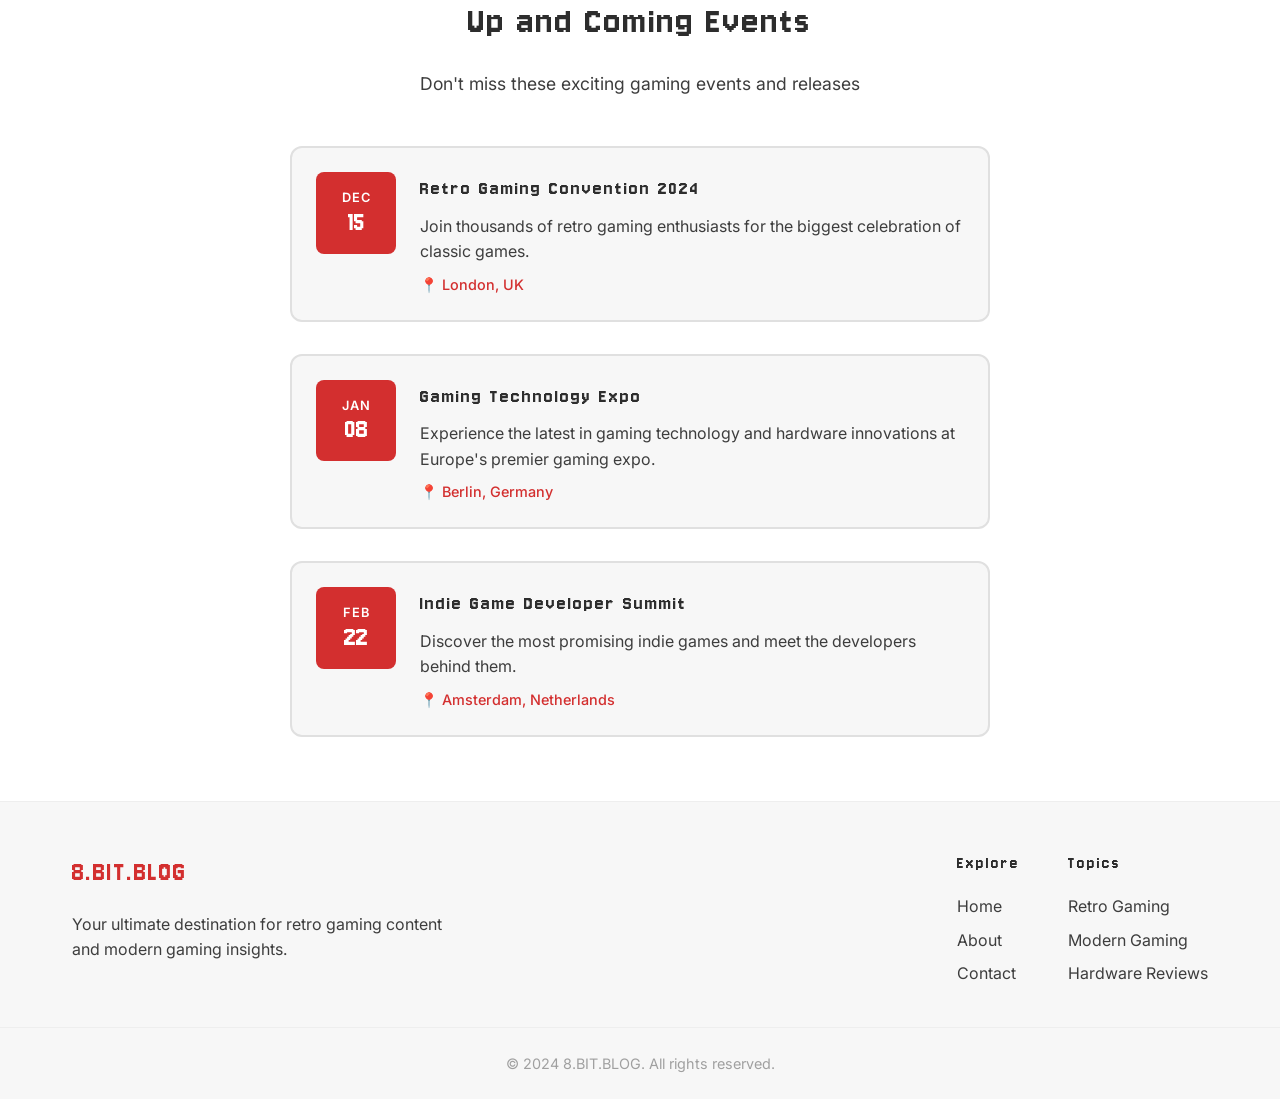
==== commit df3853c2: "update welcome text" ====
--- a/index.html
+++ b/index.html
@@ -24,12 +24,7 @@
         <div class="blog-section">
           <h1>Welcome.</h1>
           <p>
-            Welcome to the ultimate retro gaming destination! Lorem ipsum, dolor
-            sit amet consectetur adipisicing elit. Ipsam asperiores impedit
-            cumque cupiditate doloremque animi necessitatibus repudiandae omnis
-            consectetur perspiciatis, hic ab velit natus, aliquam laboriosam!
-            Quo consequatur obcaecati a, eveniet commodi dicta minima recusandae
-            maxime ex impedit?
+            Hello, Ninjas! Welcome to 8.BIT.BLOG, your ultimate destination for all things retro gaming. Whether you're a seasoned gamer with fond memories of the 80s and 90s or a newcomer eager to explore the roots of gaming culture, you've come to the right place. Our blog is dedicated to celebrating the golden age of video games while also exploring how those classic titles continue to influence modern gaming.
           </p>
           <p>Sign up to the <a href="/about.html">newsletter</a> to stay updated on the latest retro gaming news and exclusive content!</p>
 
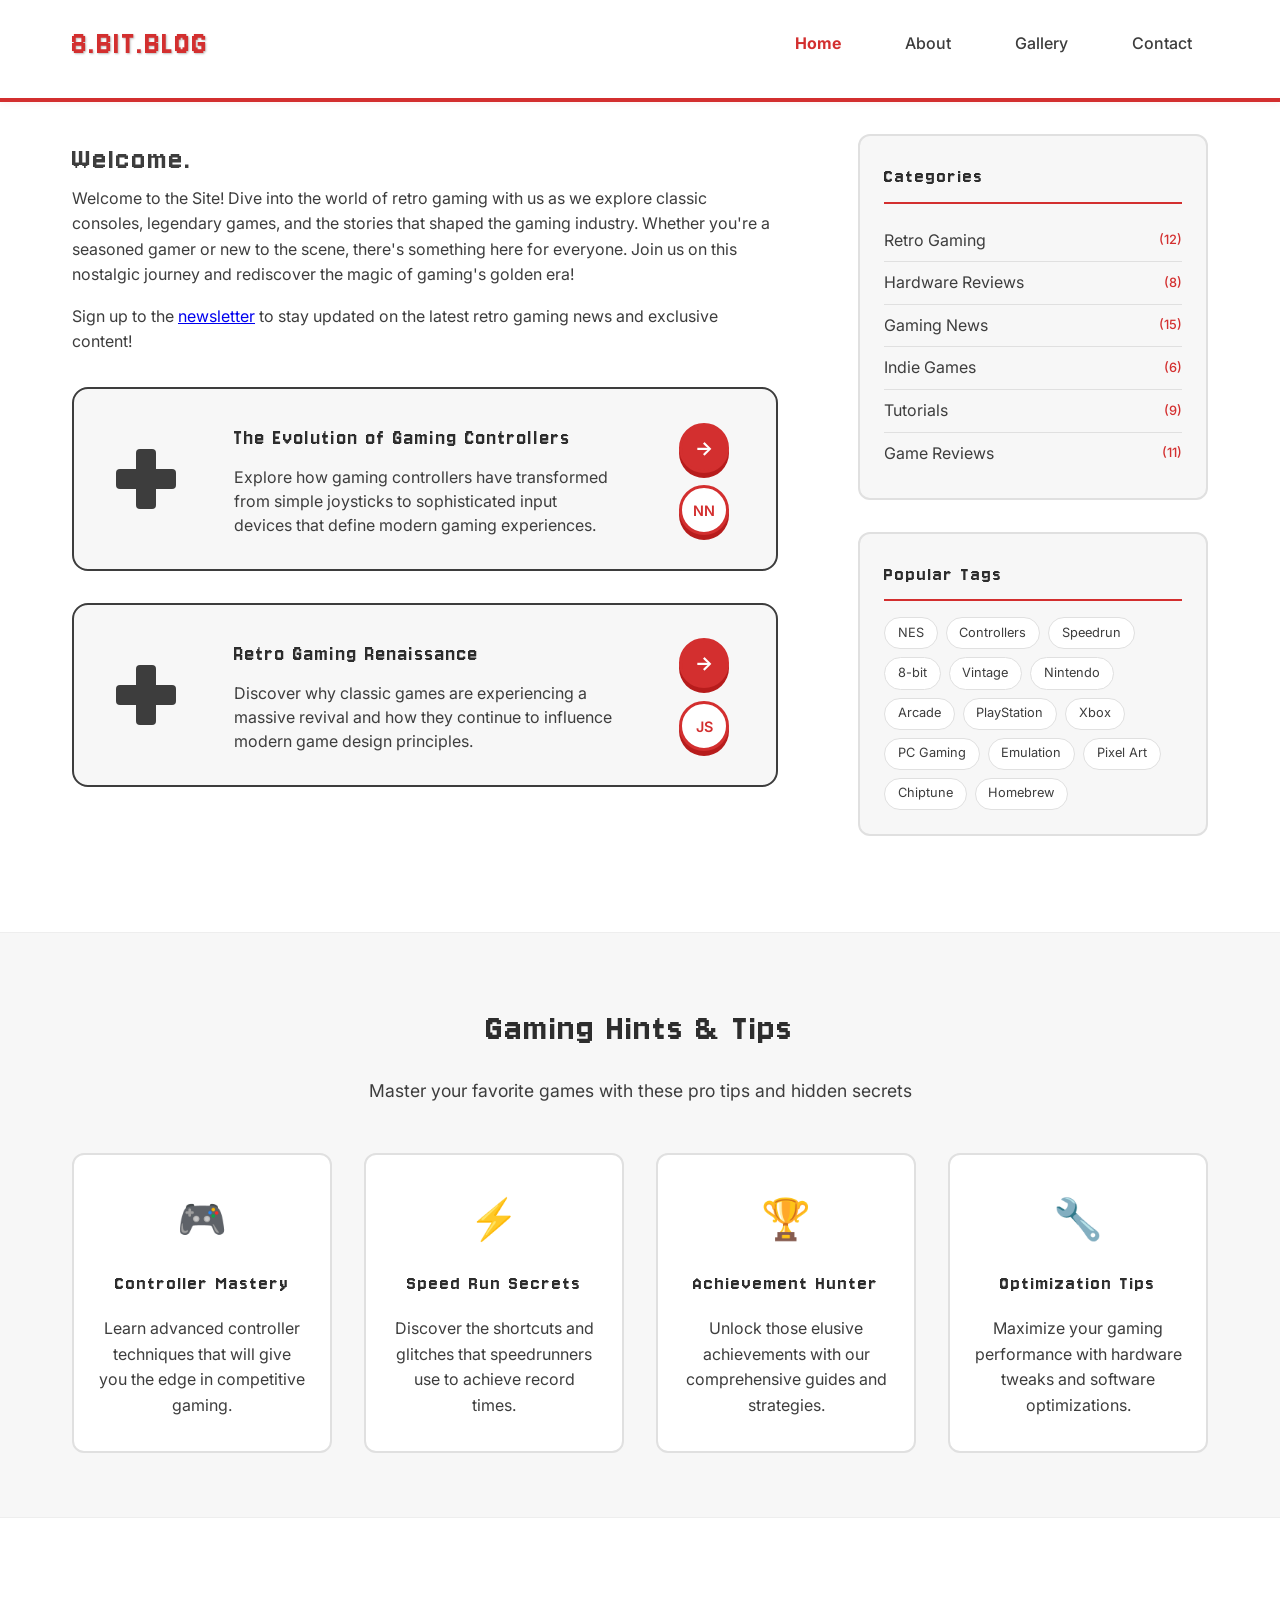
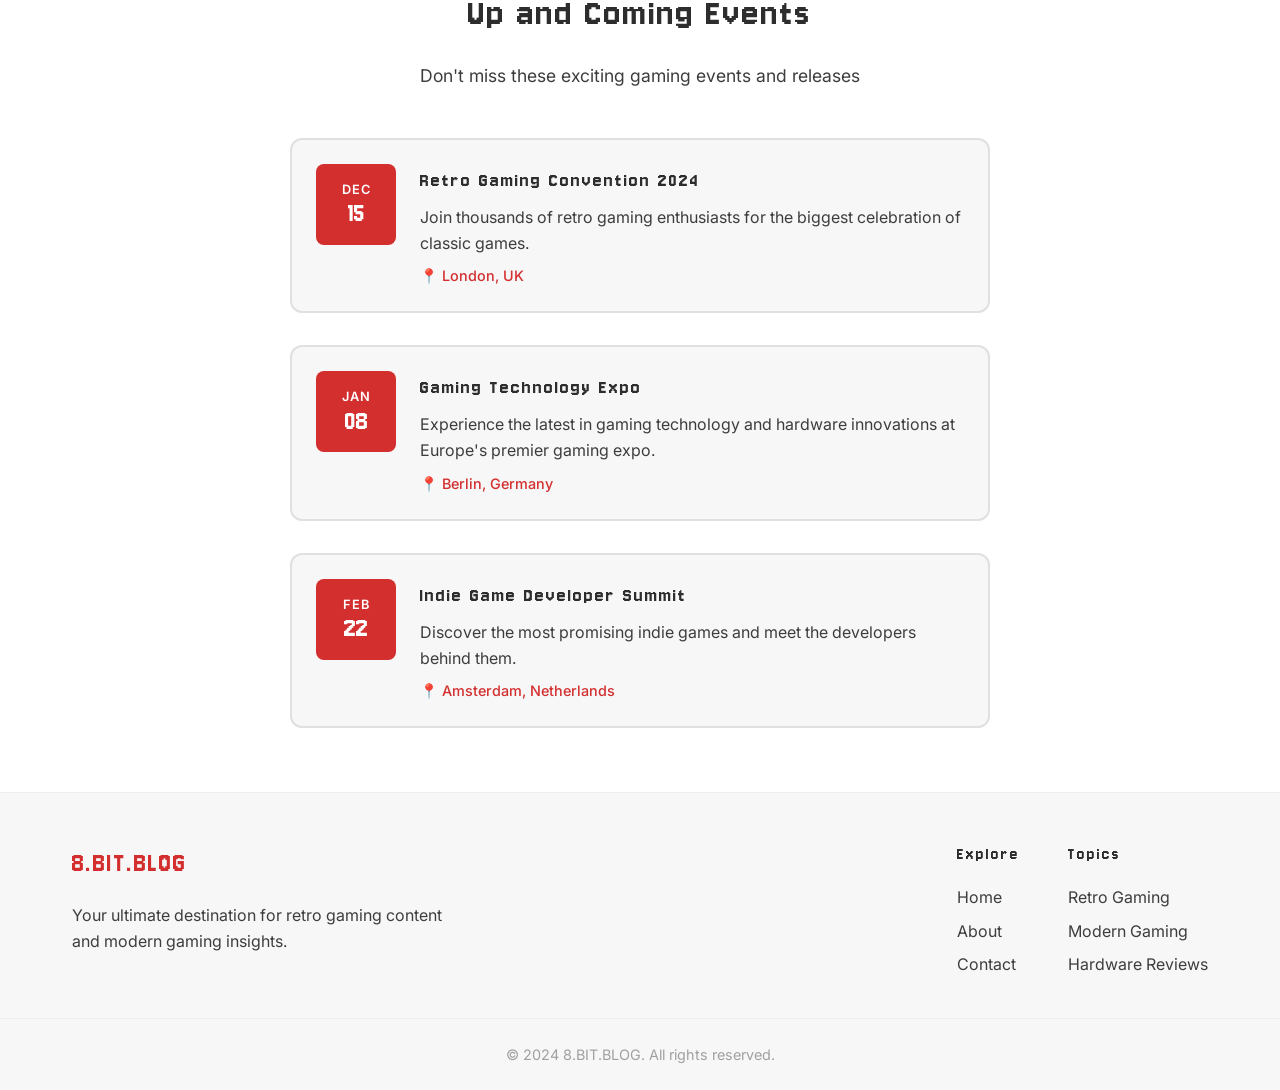
==== commit c892c00d: "change greeting" ====
--- a/index.html
+++ b/index.html
@@ -24,7 +24,7 @@
         <div class="blog-section">
           <h1>Welcome.</h1>
           <p>
-            Hello, Ninjas! Welcome to 8.BIT.BLOG, your ultimate destination for all things retro gaming. Whether you're a seasoned gamer with fond memories of the 80s and 90s or a newcomer eager to explore the roots of gaming culture, you've come to the right place. Our blog is dedicated to celebrating the golden age of video games while also exploring how those classic titles continue to influence modern gaming.
+            Welcome to the Site! Dive into the world of retro gaming with us as we explore classic consoles, legendary games, and the stories that shaped the gaming industry. Whether you're a seasoned gamer or new to the scene, there's something here for everyone. Join us on this nostalgic journey and rediscover the magic of gaming's golden era!
           </p>
           <p>Sign up to the <a href="/about.html">newsletter</a> to stay updated on the latest retro gaming news and exclusive content!</p>
 
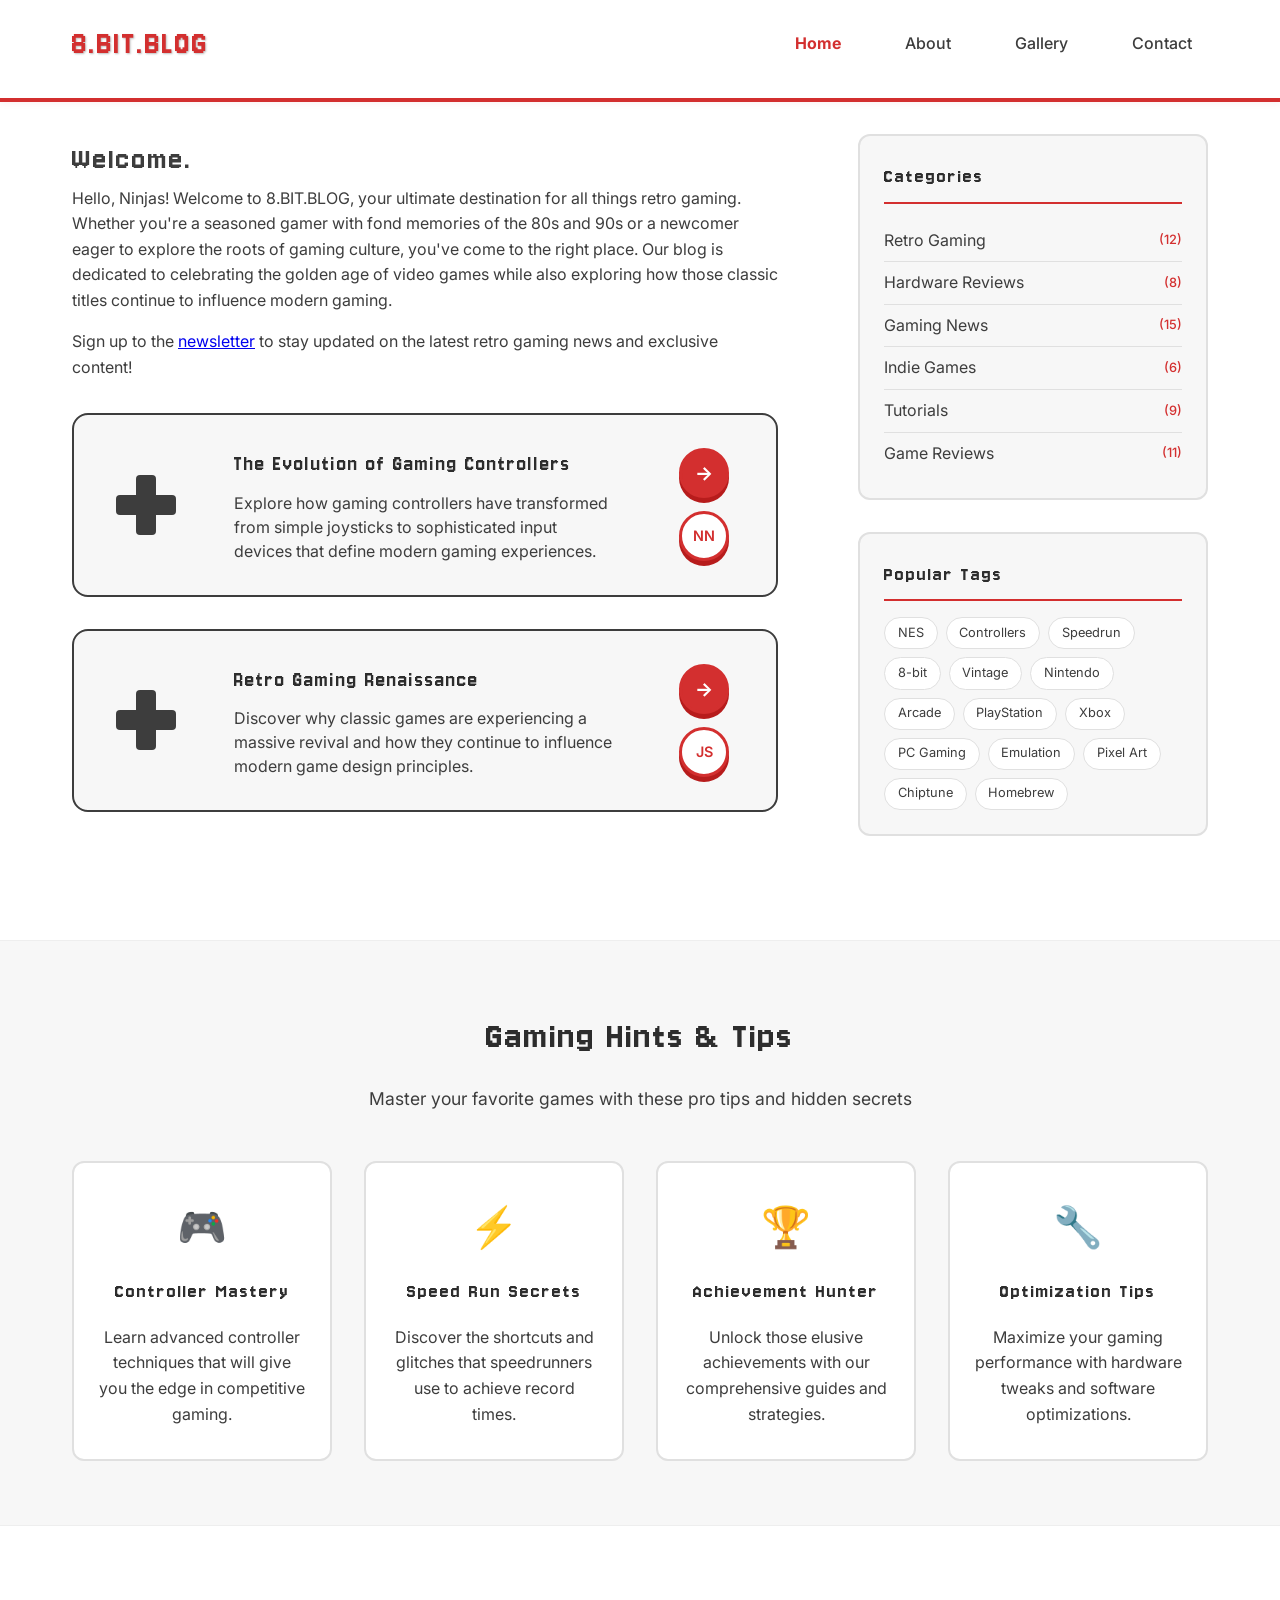
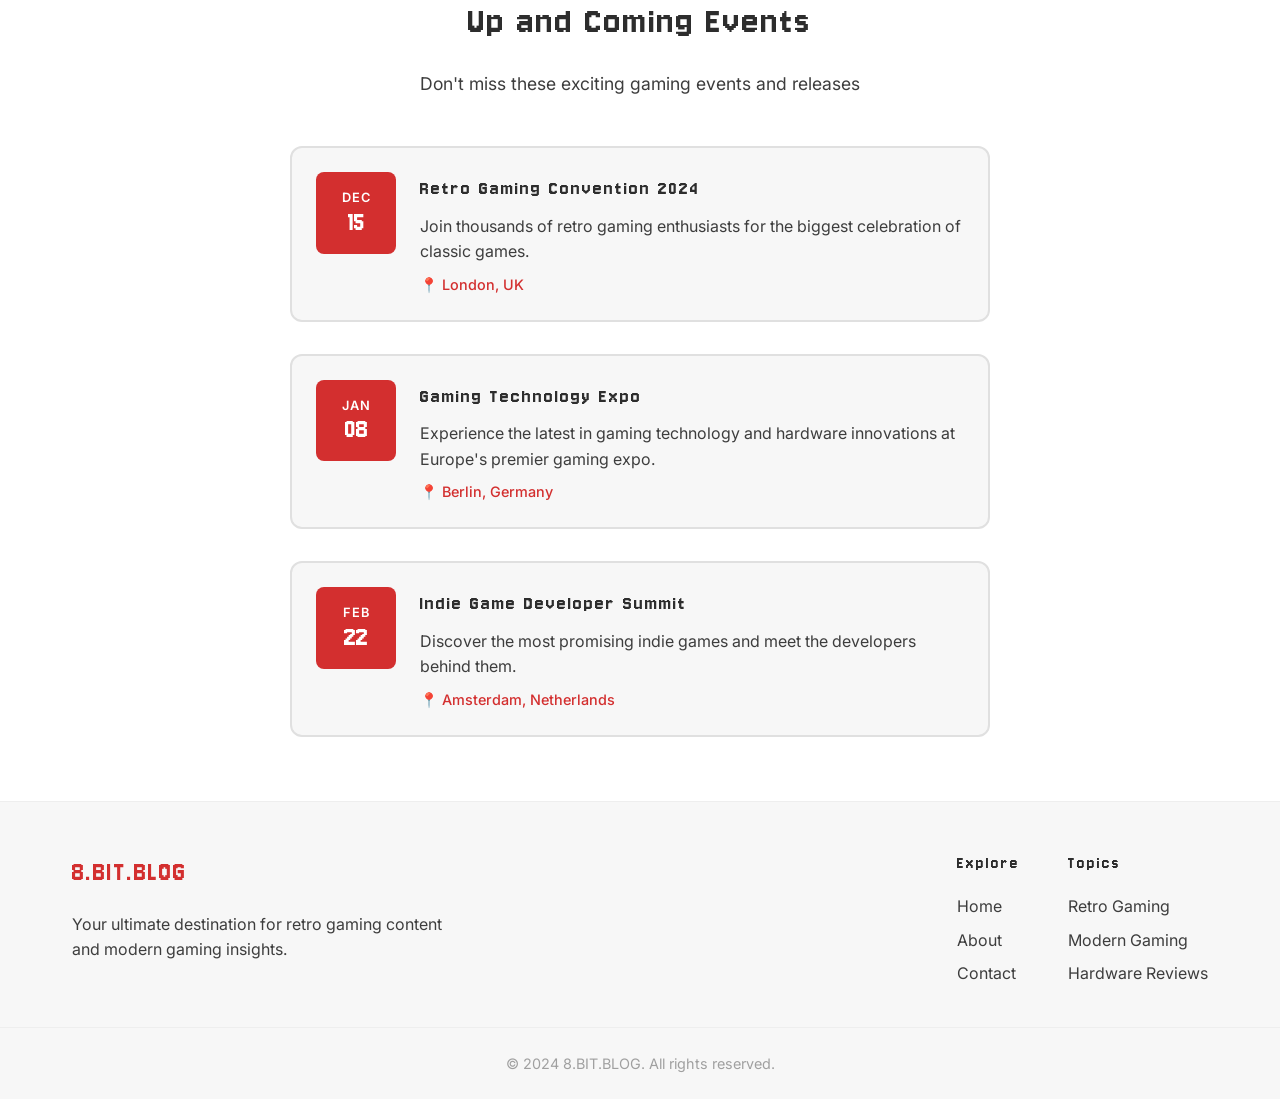
==== commit e814e812: "Merge branch 'content-home'" ====
--- a/index.html
+++ b/index.html
@@ -24,7 +24,7 @@
         <div class="blog-section">
           <h1>Welcome.</h1>
           <p>
-            Welcome to the Site! Dive into the world of retro gaming with us as we explore classic consoles, legendary games, and the stories that shaped the gaming industry. Whether you're a seasoned gamer or new to the scene, there's something here for everyone. Join us on this nostalgic journey and rediscover the magic of gaming's golden era!
+            Hello, Ninjas! Welcome to 8.BIT.BLOG, your ultimate destination for all things retro gaming. Whether you're a seasoned gamer with fond memories of the 80s and 90s or a newcomer eager to explore the roots of gaming culture, you've come to the right place. Our blog is dedicated to celebrating the golden age of video games while also exploring how those classic titles continue to influence modern gaming.
           </p>
           <p>Sign up to the <a href="/about.html">newsletter</a> to stay updated on the latest retro gaming news and exclusive content!</p>
 
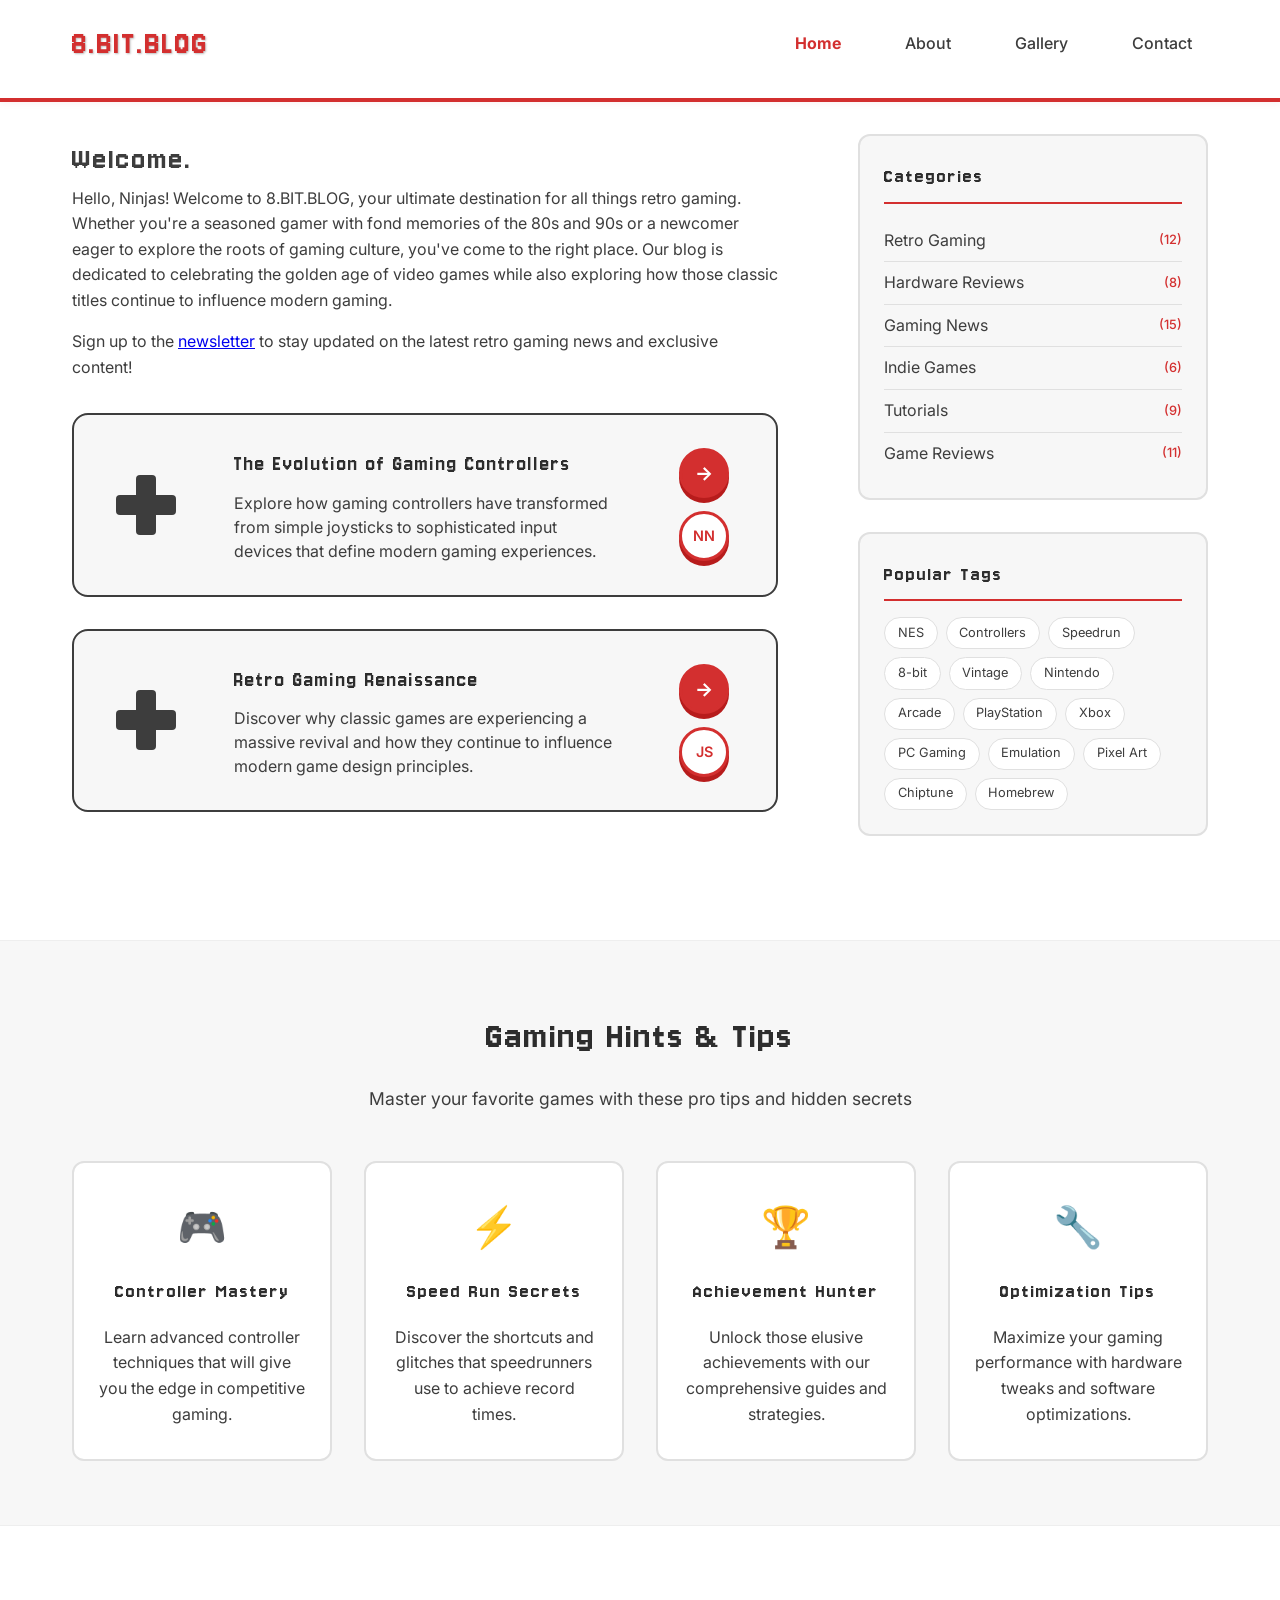
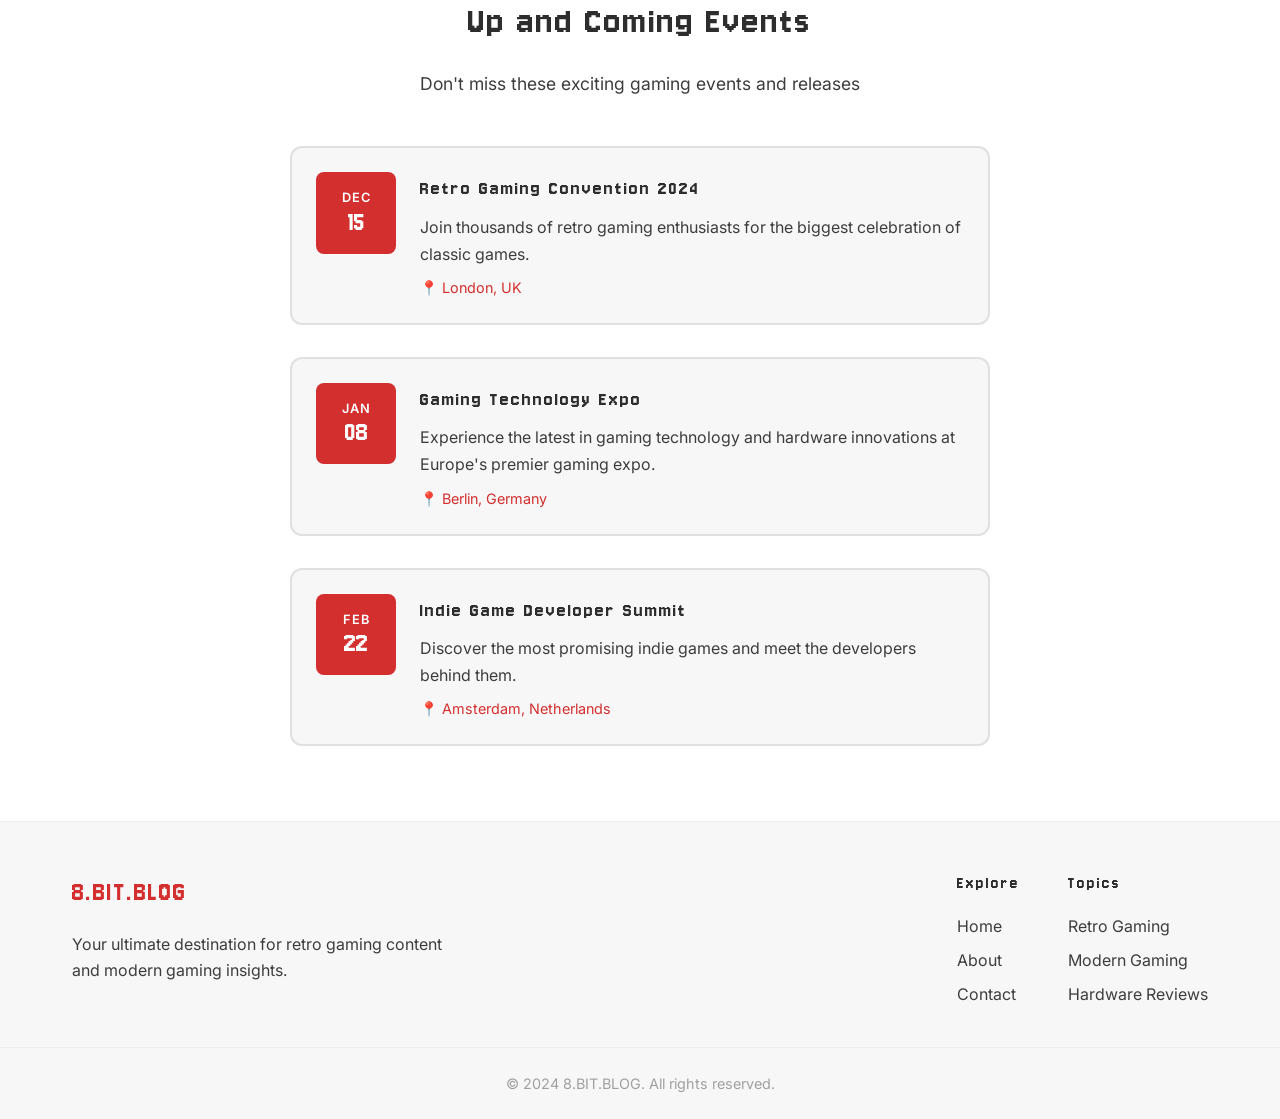
==== commit 1a029e89: "update title on homepage" ====
--- a/index.html
+++ b/index.html
@@ -2,7 +2,7 @@
   <head>
     <meta charset="UTF-8" />
     <meta name="viewport" content="width=device-width, initial-scale=1.0" />
-    <title>8.BIT.BLOG - Nostalgic Gaming Experience!!</title>
+    <title>8.BIT.BLOG - Nostalgic Gaming Experience!</title>
     <link rel="stylesheet" href="assets/styles.css" />
   </head>
   <body>
--- a/assets/styles.css
+++ b/assets/styles.css
@@ -678,7 +678,7 @@
 .event-content p {
   font-family: 'Inter', sans-serif;
   color: var(--retro-grey);
-  line-height: 1.6;
+  line-height: 1.7;
   margin-bottom: 0.5rem;
 }
 
@@ -686,7 +686,7 @@
   font-family: 'Inter', sans-serif;
   color: var(--retro-red);
   font-size: 0.9rem;
-  font-weight: 500;
+  font-weight: 400;
 }
 
 /* Footer Styling */
@@ -694,7 +694,7 @@
   border-top: 1px solid #eee;
   background: var(--retro-light);
   color: var(--retro-dark);
-  margin-top: 0;
+  margin-top: 11;
 }
 
 .footer-container {
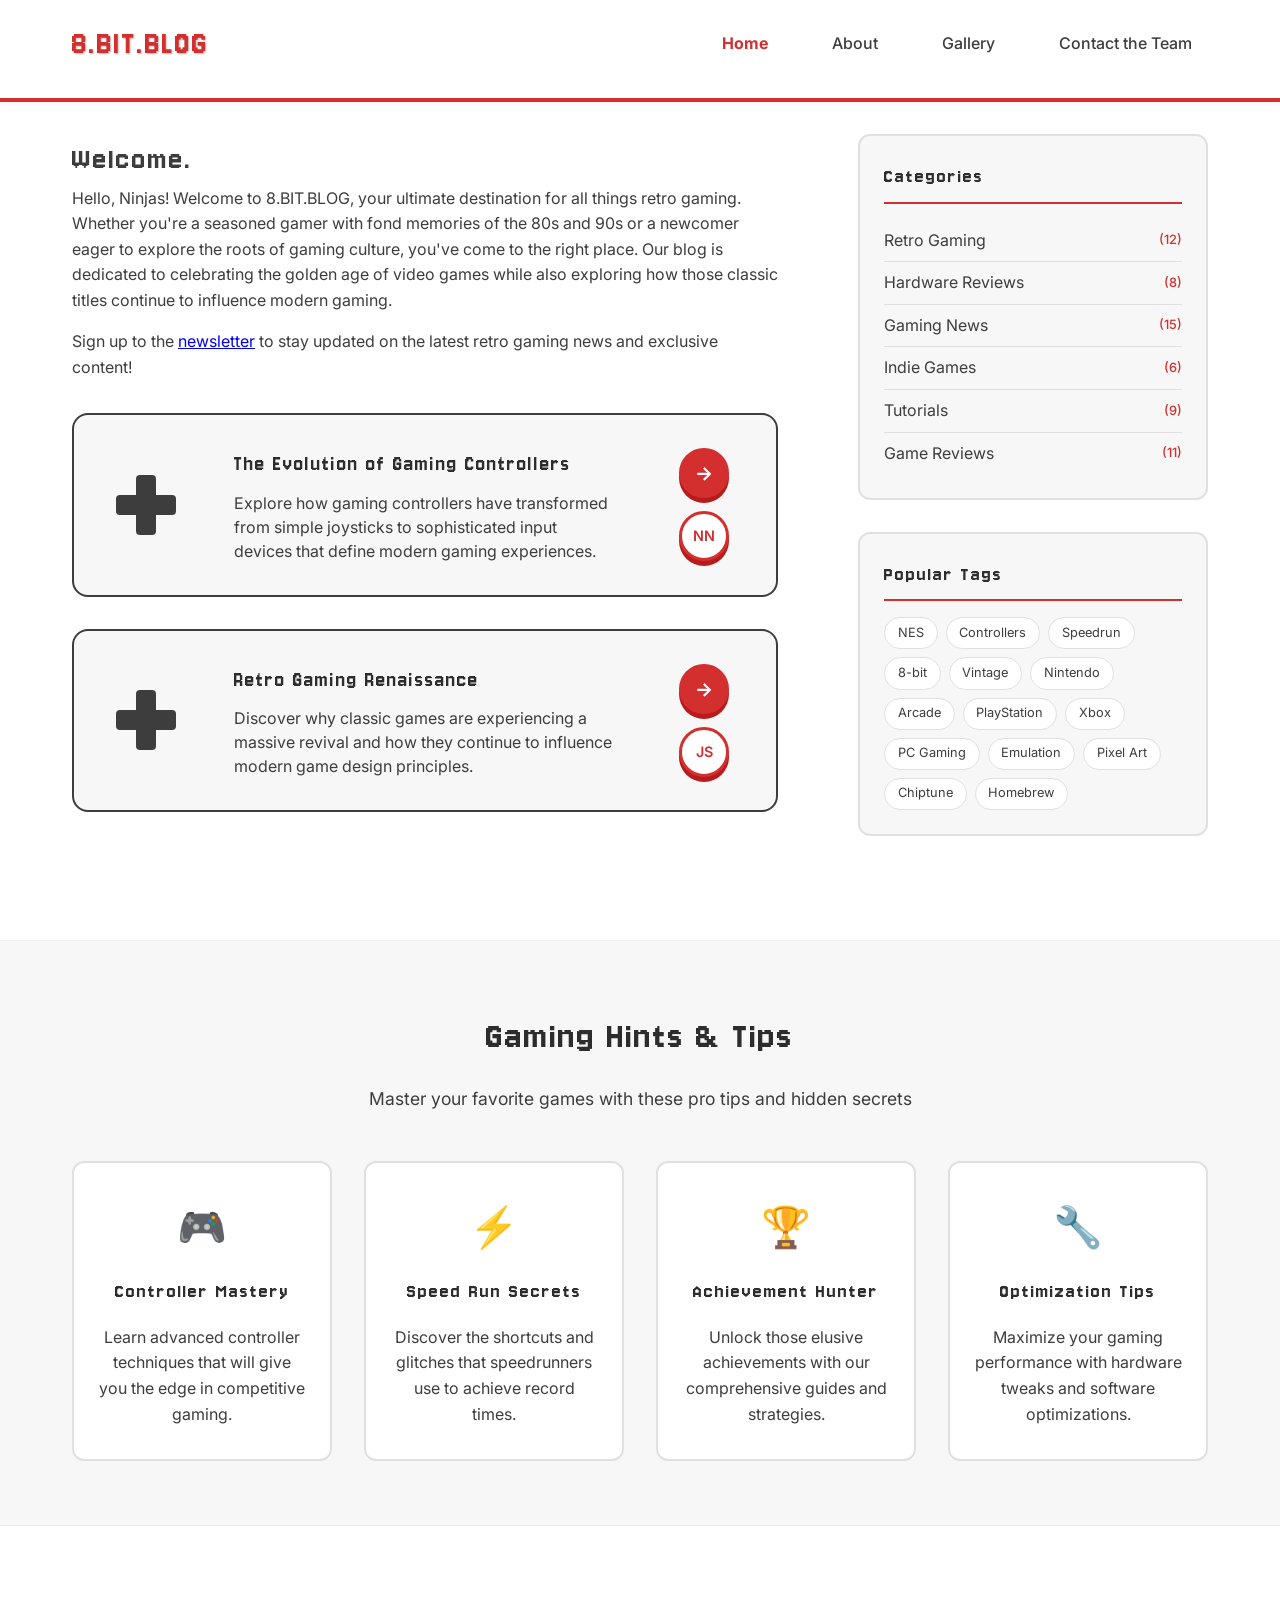
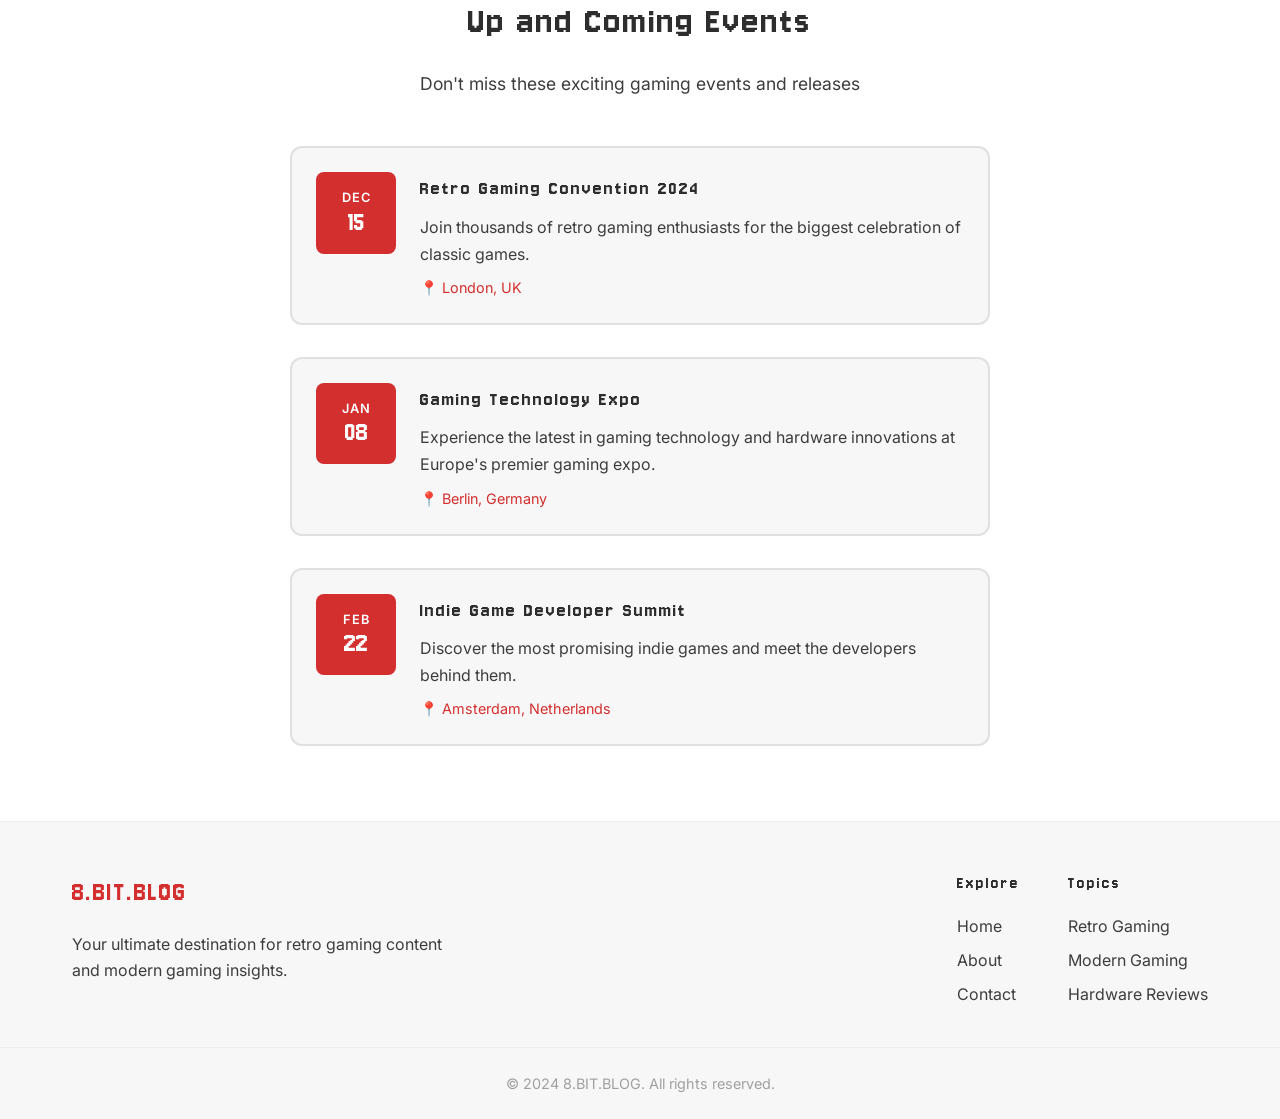
==== commit 7ce1f37c: "update contact button title" ====
--- a/index.html
+++ b/index.html
@@ -13,7 +13,7 @@
           <li><a href="index.html" class="active" aria-current="page">Home</a></li>
           <li><a href="about.html">About</a></li>
           <li><a href="gallery.html">Gallery</a></li>
-          <li><a href="contact.html">Contact</a></li>
+          <li><a href="contact.html">Contact the Team</a></li>
         </ul>
       </div>
     </nav>
